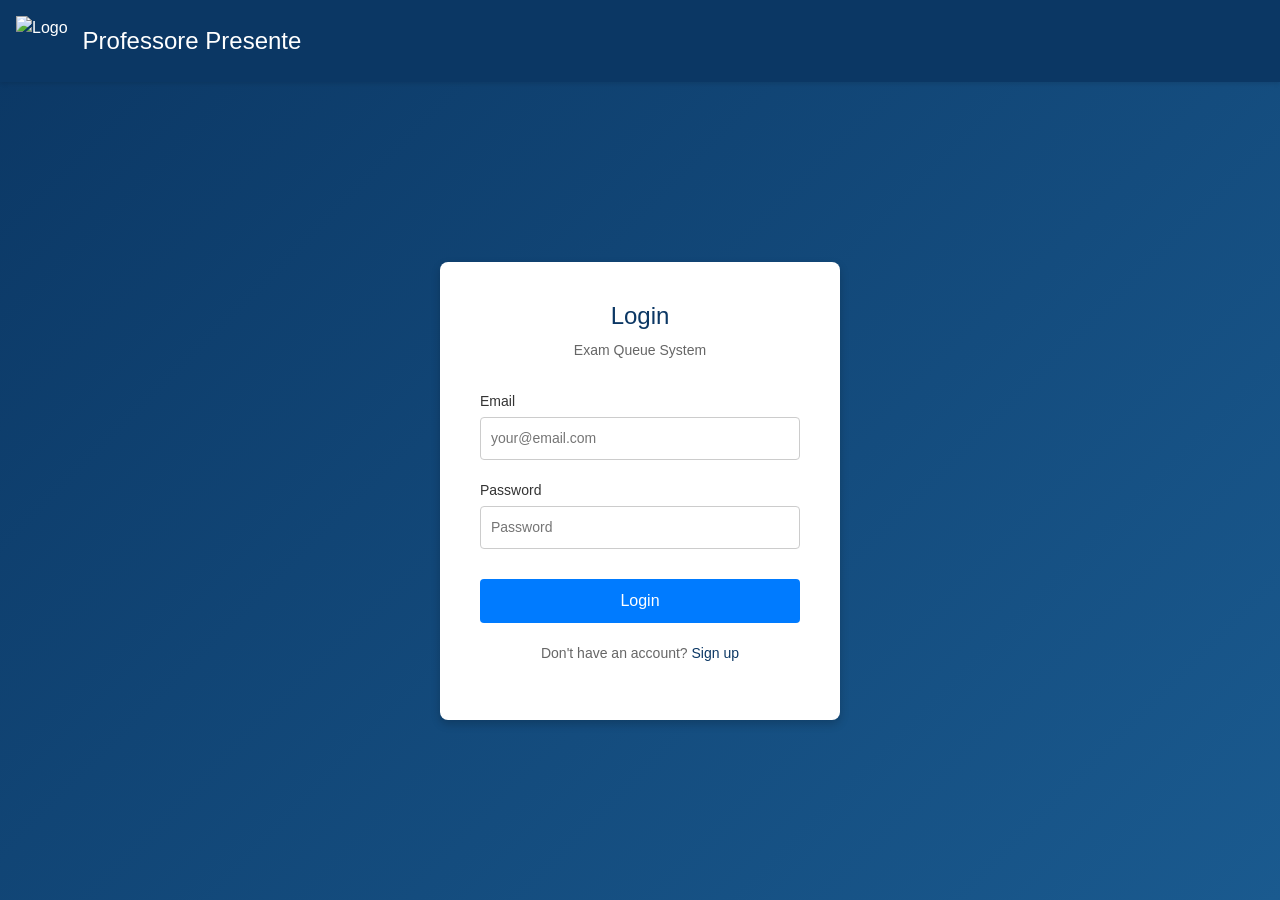
==== src/index.html @ 3985c4d3 "Initial Commit" ====
<!DOCTYPE html>
<html lang="en">
<head>
    <meta charset="UTF-8">
    <meta name="viewport" content="width=device-width, initial-scale=1.0">
    <title>Professore Presente - Login</title>
    <link href="https://cdn.jsdelivr.net/npm/bootstrap@5.3.3/dist/css/bootstrap.min.css" rel="stylesheet">
    <link rel="stylesheet" href="css/login.css">
</head>
<body>

    <header class="text-white p-3">
        <div class="d-flex align-items-center">
            <img src="https://minosse.unime.it/simplesaml/module.php/unime/img/logo_unime.jpg" alt="Logo" style="height: 50px; margin-right: 15px;">
            <h1 class="h4 m-0">Professore Presente</h1>
        </div>
    </header>

    <div class="main">
        <div class="form-container">
            <form id="loginForm">
                <h2>Login</h2>
                <p class="subtitle">Exam Queue System</p>

                <div id="error-message" style="display: none;" class="alert alert-danger"></div>

                <div class="form-group">
                    <label for="email">Email</label>
                    <input id="email" name="email" placeholder="your@email.com" required>
                </div>

                <div class="form-group">
                    <label for="password">Password</label>
                    <input type="password" id="password" name="password" placeholder="Password" required>
                </div>

                <button type="submit" class="btn-submit">Login</button>

                <div class="auth-link">
                    <p>Don't have an account? <a href="signup.html">Sign up</a></p>
                </div>
            </form>
        </div>
    </div>

    <script src="js/login.js"></script>
</body>
</html>
---- src/css/login.css ----
* {
    margin: 0;
    padding: 0;
    box-sizing: border-box;
}

body {
    font-family: Arial, sans-serif;
    background: linear-gradient(135deg, #0b3764 0%, #1a5a8f 100%);
    height: 100vh;
    display: flex;
    flex-direction: column;
}

header {
    background-color: #0b3764;
    box-shadow: 0 2px 4px rgba(0, 0, 0, 0.1);
}

header h1 {
    font-weight: 600;
}

.main {
    display: flex;
    justify-content: center;
    align-items: center;
    flex-grow: 1;
}

.form-container {
    background: white;
    padding: 40px;
    border-radius: 8px;
    width: 90%;
    max-width: 400px;
    box-shadow: 0 4px 10px rgba(0, 0, 0, 0.2);
}

.form-container h2 {
    text-align: center;
    color: #0b3764;
    margin-bottom: 10px;
    font-size: 24px;
}

.subtitle {
    text-align: center;
    color: #666;
    margin-bottom: 30px;
    font-size: 14px;
}

.form-group {
    margin-bottom: 20px;
}

.form-group label {
    display: block;
    margin-bottom: 5px;
    color: #333;
    font-size: 14px;
}

.form-group input {
    width: 100%;
    padding: 10px;
    border: 1px solid #ccc;
    border-radius: 4px;
    font-size: 14px;
}

.form-group input:focus {
    outline: none;
    border-color: #0b3764;
}

.btn-submit {
    width: 100%;
    padding: 10px;
    background-color: #007bff;
    color: white;
    border: none;
    border-radius: 4px;
    font-size: 16px;
    cursor: pointer;
    margin-top: 10px;
}

.btn-submit:hover {
    background-color: #0056b3;
}

.auth-link {
    text-align: center;
    margin-top: 20px;
}

.auth-link p {
    font-size: 14px;
    color: #666;
}

.auth-link a {
    color: #0b3764;
    text-decoration: none;
}

.auth-link a:hover {
    text-decoration: underline;
}
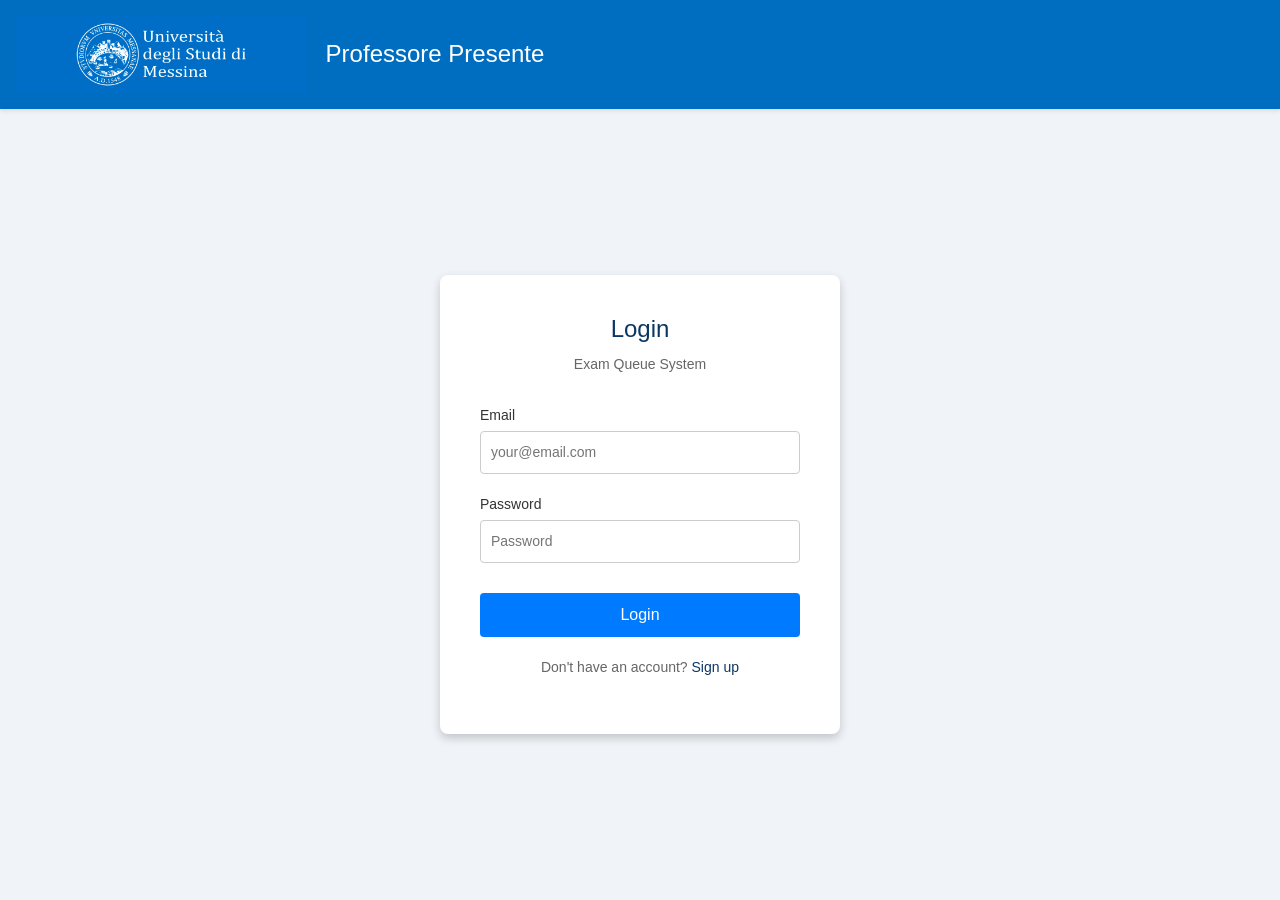
==== commit e6303543: "final version" ====
--- a/src/index.html
+++ b/src/index.html
@@ -11,7 +11,7 @@
 
     <header class="text-white p-3">
         <div class="d-flex align-items-center">
-            <img src="https://minosse.unime.it/simplesaml/module.php/unime/img/logo_unime.jpg" alt="Logo" style="height: 50px; margin-right: 15px;">
+            <img src="logo.png" alt="Università degli Studi di Messina" style="height: 77px; margin-right: 20px;">
             <h1 class="h4 m-0">Professore Presente</h1>
         </div>
     </header>
--- a/src/css/login.css
+++ b/src/css/login.css
@@ -6,14 +6,14 @@
 
 body {
     font-family: Arial, sans-serif;
-    background: linear-gradient(135deg, #0b3764 0%, #1a5a8f 100%);
+    background-color: #f0f4f8;
     height: 100vh;
     display: flex;
     flex-direction: column;
 }
 
 header {
-    background-color: #0b3764;
+    background-color: #006ec0;
     box-shadow: 0 2px 4px rgba(0, 0, 0, 0.1);
 }
 
@@ -109,3 +109,33 @@
 .auth-link a:hover {
     text-decoration: underline;
 }
+
+/* Alert messages (used on signup page) */
+.alert {
+    padding: 10px 15px;
+    border-radius: 4px;
+    margin-bottom: 15px;
+    font-size: 14px;
+}
+
+.alert-success {
+    background-color: #d4edda;
+    color: #155724;
+    border: 1px solid #c3e6cb;
+}
+
+.alert-danger {
+    background-color: #f8d7da;
+    color: #721c24;
+    border: 1px solid #f5c6cb;
+}
+
+/* Select dropdown - match input styling */
+.form-group select {
+    width: 100%;
+    padding: 10px;
+    border: 1px solid #ccc;
+    border-radius: 4px;
+    font-size: 14px;
+    background-color: white;
+}
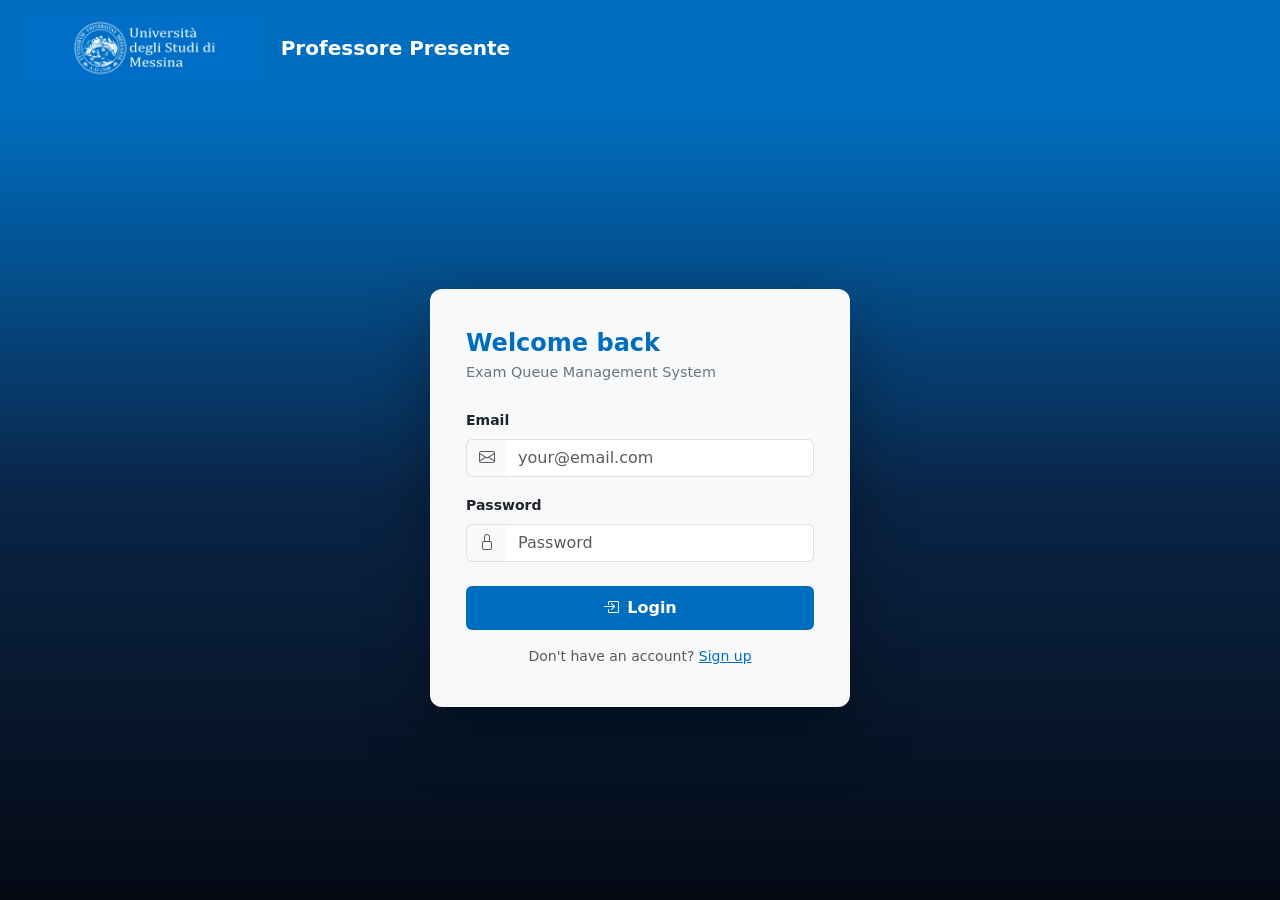
==== commit c4c5a3d2: "landing: apply official-site styling to index page" ====
--- a/src/index.html
+++ b/src/index.html
@@ -3,43 +3,50 @@
 <head>
     <meta charset="UTF-8">
     <meta name="viewport" content="width=device-width, initial-scale=1.0">
-    <title>Professore Presente - Login</title>
+    <title>Professore Presente — Login</title>
     <link href="https://cdn.jsdelivr.net/npm/bootstrap@5.3.3/dist/css/bootstrap.min.css" rel="stylesheet">
+    <link href="https://cdn.jsdelivr.net/npm/bootstrap-icons@1.11.3/font/bootstrap-icons.min.css" rel="stylesheet">
     <link rel="stylesheet" href="css/login.css">
 </head>
 <body>
 
-    <header class="text-white p-3">
-        <div class="d-flex align-items-center">
-            <img src="logo.png" alt="Università degli Studi di Messina" style="height: 77px; margin-right: 20px;">
-            <h1 class="h4 m-0">Professore Presente</h1>
-        </div>
+    <header class="py-3 px-4 d-flex align-items-center gap-3">
+        <span class="d-inline-flex" style="line-height:0">
+            <img src="logo.png" alt="UniMe" height="64">
+        </span>
+        <h1 class="h5 m-0 text-white fw-semibold">Professore Presente</h1>
     </header>
 
     <div class="main">
-        <div class="form-container">
-            <form id="loginForm">
-                <h2>Login</h2>
-                <p class="subtitle">Exam Queue System</p>
+        <div class="login-card">
+            <h4 class="fw-bold mb-1" style="color:#006ec0">Welcome back</h4>
+            <p class="subtitle">Exam Queue Management System</p>
 
-                <div id="error-message" style="display: none;" class="alert alert-danger"></div>
+            <div id="error-message" class="alert alert-danger d-none"></div>
 
-                <div class="form-group">
-                    <label for="email">Email</label>
-                    <input id="email" name="email" placeholder="your@email.com" required>
+            <div class="mb-3">
+                <label for="email" class="form-label fw-semibold small">Email</label>
+                <div class="input-group">
+                    <span class="input-group-text bg-light border-end-0"><i class="bi bi-envelope text-muted"></i></span>
+                    <input type="email" id="email" class="form-control border-start-0" placeholder="your@email.com" required>
                 </div>
+            </div>
 
-                <div class="form-group">
-                    <label for="password">Password</label>
-                    <input type="password" id="password" name="password" placeholder="Password" required>
+            <div class="mb-4">
+                <label for="password" class="form-label fw-semibold small">Password</label>
+                <div class="input-group">
+                    <span class="input-group-text bg-light border-end-0"><i class="bi bi-lock text-muted"></i></span>
+                    <input type="password" id="password" class="form-control border-start-0" placeholder="Password" required>
                 </div>
+            </div>
 
-                <button type="submit" class="btn-submit">Login</button>
+            <button id="loginBtn" class="btn-unime btn mb-3" onclick="doLogin()">
+                <i class="bi bi-box-arrow-in-right me-2"></i>Login
+            </button>
 
-                <div class="auth-link">
-                    <p>Don't have an account? <a href="signup.html">Sign up</a></p>
-                </div>
-            </form>
+            <p class="text-center text-muted small mb-0">
+                Don't have an account? <a href="signup.html" style="color:#006ec0">Sign up</a>
+            </p>
         </div>
     </div>
 
--- a/src/css/login.css
+++ b/src/css/login.css
@@ -1,141 +1,54 @@
-* {
-    margin: 0;
-    padding: 0;
-    box-sizing: border-box;
-}
-
 body {
-    font-family: Arial, sans-serif;
-    background-color: #f0f4f8;
-    height: 100vh;
+    min-height: 100vh;
+    background: linear-gradient(180deg, #006ec0 0%, #006ec0 12%, #0a2547 55%, #050a14 100%);
     display: flex;
     flex-direction: column;
 }
 
 header {
-    background-color: #006ec0;
-    box-shadow: 0 2px 4px rgba(0, 0, 0, 0.1);
-}
-
-header h1 {
-    font-weight: 600;
+    background: transparent;
 }
 
 .main {
+    flex: 1;
     display: flex;
+    align-items: center;
     justify-content: center;
-    align-items: center;
-    flex-grow: 1;
+    padding: 40px 20px;
 }
 
-.form-container {
-    background: white;
-    padding: 40px;
-    border-radius: 8px;
-    width: 90%;
-    max-width: 400px;
-    box-shadow: 0 4px 10px rgba(0, 0, 0, 0.2);
+.login-card {
+    background: rgba(255, 255, 255, 0.97);
+    border-radius: 12px;
+    box-shadow: 0 24px 64px rgba(0, 0, 0, 0.35);
+    width: 100%;
+    max-width: 420px;
+    padding: 40px 36px;
 }
 
-.form-container h2 {
-    text-align: center;
-    color: #0b3764;
-    margin-bottom: 10px;
-    font-size: 24px;
+.login-card .subtitle {
+    color: #6c757d;
+    font-size: 0.9rem;
+    margin-bottom: 24px;
 }
 
-.subtitle {
-    text-align: center;
-    color: #666;
-    margin-bottom: 30px;
-    font-size: 14px;
+.login-card .form-control:focus {
+    border-color: #006ec0;
+    box-shadow: 0 0 0 0.2rem rgba(0, 110, 192, 0.2);
 }
 
-.form-group {
-    margin-bottom: 20px;
+.btn-unime {
+    background-color: #006ec0;
+    color: #fff;
+    border: none;
+    width: 100%;
+    padding: 10px;
+    font-weight: 600;
+    border-radius: 6px;
+    transition: background 0.2s;
 }
 
-.form-group label {
-    display: block;
-    margin-bottom: 5px;
-    color: #333;
-    font-size: 14px;
+.btn-unime:hover {
+    background-color: #004c93;
+    color: #fff;
 }
-
-.form-group input {
-    width: 100%;
-    padding: 10px;
-    border: 1px solid #ccc;
-    border-radius: 4px;
-    font-size: 14px;
-}
-
-.form-group input:focus {
-    outline: none;
-    border-color: #0b3764;
-}
-
-.btn-submit {
-    width: 100%;
-    padding: 10px;
-    background-color: #007bff;
-    color: white;
-    border: none;
-    border-radius: 4px;
-    font-size: 16px;
-    cursor: pointer;
-    margin-top: 10px;
-}
-
-.btn-submit:hover {
-    background-color: #0056b3;
-}
-
-.auth-link {
-    text-align: center;
-    margin-top: 20px;
-}
-
-.auth-link p {
-    font-size: 14px;
-    color: #666;
-}
-
-.auth-link a {
-    color: #0b3764;
-    text-decoration: none;
-}
-
-.auth-link a:hover {
-    text-decoration: underline;
-}
-
-/* Alert messages (used on signup page) */
-.alert {
-    padding: 10px 15px;
-    border-radius: 4px;
-    margin-bottom: 15px;
-    font-size: 14px;
-}
-
-.alert-success {
-    background-color: #d4edda;
-    color: #155724;
-    border: 1px solid #c3e6cb;
-}
-
-.alert-danger {
-    background-color: #f8d7da;
-    color: #721c24;
-    border: 1px solid #f5c6cb;
-}
-
-/* Select dropdown - match input styling */
-.form-group select {
-    width: 100%;
-    padding: 10px;
-    border: 1px solid #ccc;
-    border-radius: 4px;
-    font-size: 14px;
-    background-color: white;
-}
